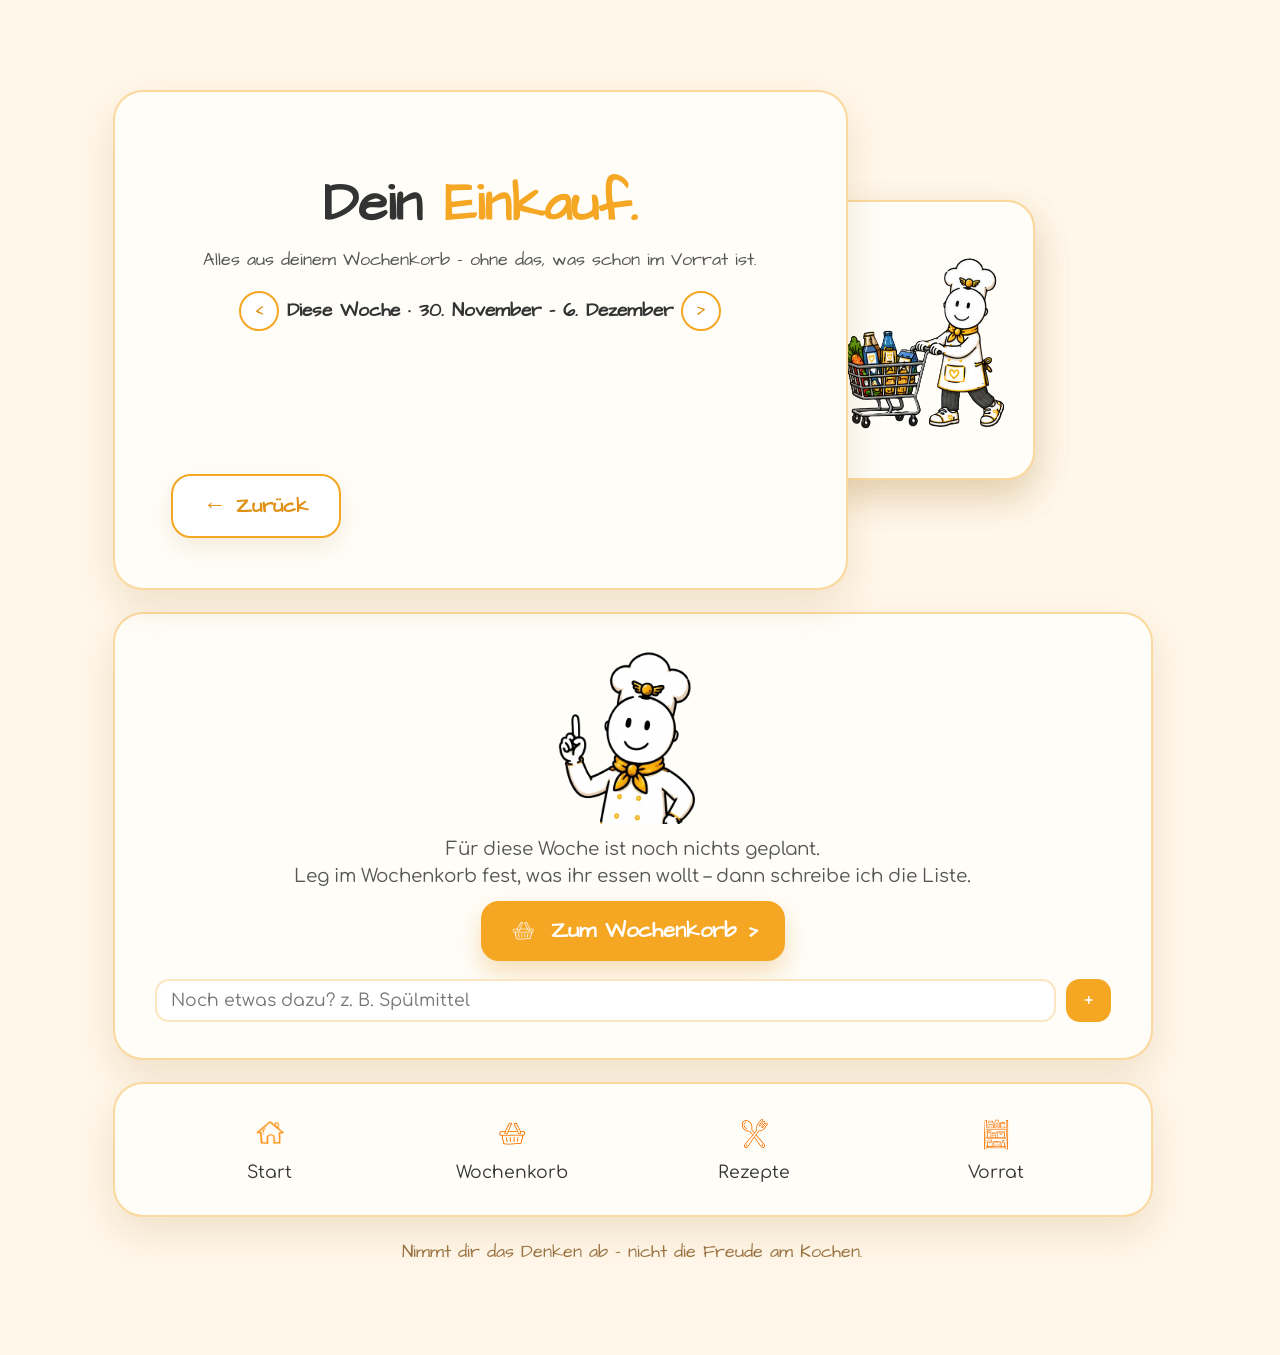
==== einkauf.html @ a5d924cb "Heute: Personenzahl direkt ändern, drei Vorschläge aus dem Vorrat - Personen-Kachel mit − / + (gilt " ====
<!DOCTYPE html>
<html lang="de">
<head>
    <meta charset="UTF-8">
    <meta name="viewport" content="width=device-width, initial-scale=1.0">
    <title>Küchenpilot - Einkauf</title>
    <style>

        @font-face {
            font-family: "Architects Daughter";
            src: url("fonts/ArchitectsDaughter-Regular.ttf") format("truetype");
            font-weight: normal;
            font-style: normal;
            font-display: swap;
        }

        :root {
            --sand: #fff7ea;
            --card: #fffdf8;
            --orange: #f5a623;
            --orange-dark: #df8f12;
            --orange-soft: rgba(245, 166, 35, 0.12);
            --line: rgba(245, 166, 35, 0.28);
            --text: #333333;
            --muted: #555555;
            --shadow: 0 16px 36px rgba(166, 112, 34, 0.16);
            --shadow-small: 0 10px 22px rgba(166, 112, 34, 0.12);
        }

        * { box-sizing: border-box; }

        body {
            margin: 0;
            padding: 24px;
            font-family: "Architects Daughter", sans-serif;
            background: var(--sand);
            min-height: 100vh;
            display: flex;
            justify-content: center;
            align-items: flex-start;
            color: var(--text);
        }

        button, input { font-family: inherit; }

        .plan-page {
            width: min(100%, 980px);
            display: grid;
            grid-template-columns: minmax(0, 1fr);
            gap: 22px;
            padding: clamp(12px, 3vw, 32px) 0;
        }

        .sheet {
            background: var(--card);
            border: 2px solid rgba(245, 166, 35, 0.42);
            border-radius: 30px;
            box-shadow: var(--shadow);
            padding: clamp(22px, 3.5vw, 36px) clamp(18px, 4vw, 40px);
        }

        /* Kopf */
        .head {
            display: grid;
            grid-template-columns: 1fr auto;
            align-items: center;
            gap: 18px;
        }

        .head img.pilot {
            width: clamp(110px, 16vw, 160px);
            height: auto;
        }

        .eyebrow {
            margin: 0;
            color: #9a7240;
            font-size: clamp(1.1rem, 2.2vw, 1.35rem);
        }

        h1 {
            margin: 4px 0 12px;
            font-size: clamp(1.9rem, 5vw, 2.8rem);
            line-height: 1.1;
            font-weight: 600;
        }

        h1 span { color: var(--orange); }

        .lead {
            margin: 0 0 16px;
            color: var(--muted);
            font-size: 1.1rem;
            line-height: 1.4;
        }

        .controls {
            display: flex;
            flex-wrap: wrap;
            align-items: center;
            gap: 12px 22px;
        }

        .week-nav, .persons {
            display: inline-flex;
            align-items: center;
            gap: 8px;
        }

        .round-button {
            width: 40px;
            height: 40px;
            border: 2px solid var(--orange);
            border-radius: 50%;
            background: #ffffff;
            color: var(--orange-dark);
            font-size: 1.35rem;
            line-height: 1;
            cursor: pointer;
            transition: background-color 0.15s ease, color 0.15s ease;
        }

        .round-button:hover, .round-button:focus-visible {
            background: var(--orange);
            color: #ffffff;
            outline: none;
        }

        .round-button.small {
            width: 30px;
            height: 30px;
            font-size: 1.05rem;
            border-width: 1.5px;
        }

        .week-label {
            min-width: 230px;
            text-align: center;
            font-size: 1.2rem;
            font-weight: 600;
        }

        .persons strong {
            min-width: 26px;
            text-align: center;
            font-size: 1.3rem;
        }

        /* Navigation unten (wie auf der Heute-Seite) */
        .nav-row {
            display: grid;
            grid-template-columns: repeat(4, minmax(0, 1fr));
            gap: 12px;
            padding-block: 18px;
        }

        .nav-tile {
            display: flex;
            flex-direction: column;
            align-items: center;
            gap: 6px;
            padding: 12px 6px;
            border-radius: 18px;
            color: var(--text);
            text-decoration: none;
            font-size: 1.08rem;
            transition: background-color 0.15s ease;
        }

        .nav-tile:hover, .nav-tile:focus-visible { background: var(--orange-soft); outline: none; }
        .nav-tile img { width: 40px; height: 40px; object-fit: contain; }
        .nav-tile img.icon-small { transform: scale(2.2); }

        .button-row { display: flex; justify-content: flex-start; }

        .next-button {
            display: inline-flex;
            align-items: center;
            justify-content: center;
            gap: 10px;
            min-width: 170px;
            min-height: 56px;
            padding: 10px 20px;
            border: 2px solid var(--orange);
            border-radius: 20px;
            background: #ffffff;
            color: var(--orange-dark);
            font-size: 1.18rem;
            font-weight: 600;
            cursor: pointer;
            box-shadow: var(--shadow-small);
            transition: transform 0.18s ease, background-color 0.18s ease, color 0.18s ease;
        }

        .next-button:hover, .next-button:focus-visible {
            background: var(--orange);
            color: #ffffff;
            transform: translateY(-2px);
            outline: none;
        }

        .arrow { font-size: 1.45rem; line-height: 1; }

        .slogan {
            margin: 0;
            text-align: center;
            color: #9a7240;
            font-size: 1.12rem;
        }

        .link-button {
            padding: 6px 10px;
            border: 0;
            background: none;
            color: var(--orange-dark);
            font-size: 1.05rem;
            text-decoration: underline;
            text-underline-offset: 4px;
            cursor: pointer;
        }

        .cook-button {
            display: inline-flex;
            align-items: center;
            justify-content: center;
            gap: 12px;
            min-height: 60px;
            padding: 12px 26px;
            border: 0;
            border-radius: 18px;
            background: var(--orange);
            color: #ffffff;
            font-size: 1.35rem;
            font-weight: 600;
            text-decoration: none;
            box-shadow: 0 12px 24px rgba(223, 143, 18, 0.28);
            transition: transform 0.18s ease, background-color 0.18s ease;
        }

        .cook-button:hover, .cook-button:focus-visible {
            background: var(--orange-dark);
            transform: translateY(-2px);
            outline: none;
        }

        .cook-button img {
            width: 32px;
            height: 32px;
            filter: brightness(0) invert(1);
        }

        .message {
            min-height: 1.3em;
            margin: 0;
            color: var(--orange-dark);
            font-size: 1rem;
        }

        /* Einkaufsliste */
        .plan-page { width: min(100%, 820px); }

        .stats {
            display: flex;
            flex-wrap: wrap;
            gap: 10px;
            margin-top: 14px;
        }

        .stat {
            padding: 6px 14px;
            border: 2px solid var(--line);
            border-radius: 14px;
            background: #ffffff;
            font-size: 1.05rem;
        }

        .stat strong { color: var(--orange-dark); }

        .group + .group { margin-top: 22px; }

        .group h2 {
            margin: 0 0 8px;
            padding-bottom: 6px;
            border-bottom: 1px solid var(--line);
            font-size: 1.35rem;
            font-weight: 600;
        }

        .items {
            list-style: none;
            margin: 0;
            padding: 0;
            display: grid;
            gap: 4px;
        }

        .item {
            display: grid;
            grid-template-columns: auto 1fr auto;
            align-items: center;
            gap: 12px;
            padding: 8px 6px;
            border-radius: 14px;
        }

        .item:hover { background: var(--orange-soft); }

        .item input[type="checkbox"] {
            width: 26px;
            height: 26px;
            accent-color: var(--orange);
            cursor: pointer;
        }

        .item label { cursor: pointer; }

        .item-name {
            display: block;
            font-size: 1.15rem;
            line-height: 1.25;
        }

        .item-amount {
            color: var(--orange-dark);
            font-weight: 600;
            white-space: nowrap;
        }

        .item-note {
            display: block;
            color: var(--muted);
            font-size: 0.92rem;
            line-height: 1.3;
        }

        .item.is-done .item-name,
        .item.is-done .item-amount {
            color: #9b9b9b;
            text-decoration: line-through;
        }

        .small-button {
            padding: 4px 10px;
            border: 1.5px solid var(--line);
            border-radius: 999px;
            background: #ffffff;
            color: var(--orange-dark);
            font-size: 0.92rem;
            white-space: nowrap;
            cursor: pointer;
        }

        .small-button:hover, .small-button:focus-visible {
            border-color: var(--orange);
            background: var(--orange-soft);
            outline: none;
        }

        .add-own {
            display: flex;
            gap: 10px;
            margin-top: 18px;
        }

        .add-own input {
            flex: 1;
            min-width: 0;
            padding: 10px 14px;
            border: 2px solid var(--line);
            border-radius: 14px;
            background: #ffffff;
            font-size: 1.08rem;
        }

        .add-own input:focus { border-color: var(--orange); outline: none; }

        .add-own button {
            padding: 0 18px;
            border: 0;
            border-radius: 14px;
            background: var(--orange);
            color: #ffffff;
            font-size: 1.08rem;
            font-weight: 600;
            cursor: pointer;
        }

        details.have > summary {
            cursor: pointer;
            font-size: 1.3rem;
            font-weight: 600;
            list-style-position: outside;
        }

        details.have > summary span {
            color: var(--muted);
            font-size: 1rem;
            font-weight: normal;
        }

        details.have .items { margin-top: 10px; }

        details.have .item { grid-template-columns: 1fr auto; }

        .empty {
            display: grid;
            grid-template-columns: minmax(0, 1fr);
            justify-items: center;
            gap: 12px;
            text-align: center;
        }

        .empty > img { width: 150px; height: auto; }
        .empty p { margin: 0; font-size: 1.15rem; color: var(--muted); }

        .hint {
            margin: 0;
            padding: 12px 16px;
            border-radius: 16px;
            background: var(--orange-soft);
            color: var(--text);
            font-size: 1.02rem;
            line-height: 1.35;
        }

        .hint a { color: var(--orange-dark); }

        .stock-move {
            margin-top: 20px;
            padding: 16px;
            border: 2px dashed rgba(245, 166, 35, 0.45);
            border-radius: 18px;
            background: rgba(245, 166, 35, 0.07);
            display: grid;
            gap: 10px;
            justify-items: center;
            text-align: center;
        }

        .stock-move p {
            margin: 0;
            color: var(--muted);
        }

        .stock-move .cook-button {
            border: 0;
            cursor: pointer;
            font-family: inherit;
        }

        .stock-result {
            margin: 14px 0 0;
            padding: 14px 16px;
            border-radius: 16px;
            background: #ffffff;
            border: 2px solid rgba(245, 166, 35, 0.30);
        }

        .stock-result ul {
            margin: 6px 0 0;
            padding-left: 20px;
            color: var(--muted);
        }

        .stock-result .link-button {
            margin-top: 8px;
        }

        .list-tools {
            display: flex;
            flex-wrap: wrap;
            justify-content: space-between;
            align-items: center;
            gap: 10px;
            margin-top: 18px;
        }

        /* Kopfkachel wie auf den anderen Seiten (Maße aus responsive-master.css) */
        .start-page { position: relative; }

        .welcome-card,
        .pilot-card {
            background: var(--card);
            border: 2px solid rgba(245, 166, 35, 0.42);
            box-shadow: var(--shadow);
        }

        .welcome-card { position: relative; z-index: 3; }

        .pilot-card {
            position: absolute;
            z-index: 2;
            pointer-events: none;
            border-radius: 28px;
            padding: 6px;
            overflow: hidden;
        }

        .pilot-card img { width: 100%; height: auto; display: block; }
        .pilot-mobile { display: none; }

        .welcome-card h1 {
            margin: 0 0 14px;
            text-align: center;
            line-height: 1.08;
            font-weight: 600;
        }

        .welcome-card h1 span { color: var(--orange); }

        .welcome-card .lead {
            margin: 0 auto 18px;
            max-width: 560px;
            text-align: center;
        }

        .welcome-card .controls,
        .welcome-card .stats { justify-content: center; }

        .welcome-card .button-row { margin-top: 22px; }

        @media (max-width: 760px) {
            .pilot-desktop { display: none; }
            .pilot-mobile { display: block; }
        }

        @media (max-width: 760px) {
            body { padding: 16px; }
            .week-label { min-width: 0; flex: 1; font-size: 1.08rem; }
            .week-nav { width: 100%; }
            .item { gap: 10px; }
            .item .small-button { padding: 4px 8px; }
            .nav-row { grid-template-columns: repeat(2, minmax(0, 1fr)); }
            .button-row .next-button { width: 100%; }
            .cook-button { width: 100%; }
        }
    </style>
    <link rel="stylesheet" href="assets/styles/responsive-master.css?v=6">
    <link rel="stylesheet" href="assets/tests/test-ui.css">
</head>
<body class="shop-page-body no-next">

    <main class="start-page plan-page" aria-label="Küchenpilot Einkauf">
        <div class="hero-shell">
            <div class="pilot-card pilot-desktop">
                <img src="assets/figuren/pilot-einkauf.png" alt="Küchenpilot mit Einkaufswagen">
            </div>

            <div class="pilot-card pilot-mobile">
                <img src="assets/figuren/pilot-einkauf.png" alt="Küchenpilot mit Einkaufswagen">
            </div>

            <section class="welcome-card">
                <div class="card-main">
                    <h1>Dein <span>Einkauf.</span></h1>
                    <p class="lead">Alles aus deinem Wochenkorb – ohne das, was schon im Vorrat ist.</p>
                    <div class="controls">
                        <div class="week-nav">
                            <button class="round-button" type="button" id="prevWeek" aria-label="Vorherige Woche">‹</button>
                            <span class="week-label" id="weekLabel"></span>
                            <button class="round-button" type="button" id="nextWeek" aria-label="Nächste Woche">›</button>
                        </div>
                    </div>
                    <div class="stats" id="stats"></div>
                </div>

                <div class="button-row">
                    <button class="next-button" type="button" onclick="location.href='wochenkorb.html'" aria-label="Zurück zum Wochenkorb">
                        <span class="arrow" aria-hidden="true">←</span>
                        <span>Zurück</span>
                    </button>
                </div>
            </section>
        </div>

        <section class="sheet" id="listSheet" aria-label="Einkaufsliste"></section>

        <section class="sheet" id="haveSheet" aria-label="Schon im Vorrat" hidden></section>

        <nav class="sheet nav-row" aria-label="Bereiche">
            <a class="nav-tile" href="index.html"><img class="icon-small" src="assets/icons/haus.png" alt=""><span>Start</span></a>
            <a class="nav-tile" href="wochenkorb.html"><img src="assets/icons/wochenkorb.png" alt=""><span>Wochenkorb</span></a>
            <a class="nav-tile" href="rezepte.html"><img src="assets/icons/kochbesteck.png" alt=""><span>Rezepte</span></a>
            <a class="nav-tile" href="vorrat.html"><img src="assets/icons/regal.png" alt=""><span>Vorrat</span></a>
        </nav>

        <p class="slogan">Nimmt dir das Denken ab – nicht die Freude am Kochen.</p>
    </main>

    <script src="assets/scripts/portionen.js?v=2"></script>
    <script src="data/rezepte.js"></script>
    <script src="assets/scripts/planer.js?v=3"></script>
    <script>
        const P = window.KPPlaner;
        let week = P.currentWeek();

        const listSheet = document.getElementById('listSheet');
        const haveSheet = document.getElementById('haveSheet');
        const OWN_CATEGORY = 'Eigene Einträge';

        function plural(n, one, many) {
            return `${n} ${n === 1 ? one : many}`;
        }

        function noteFor(item) {
            const parts = [];
            if (item.remaining) {
                const s = item.stock;
                parts.push(`Im Vorrat: ${s.amount} ${s.unit} – reicht nicht ganz`);
            }
            if (item.recipes.length) parts.push(`für ${item.recipes.join(', ')}`);
            return parts.join(' · ');
        }

        /* Liste berechnen und in "kaufen" und "schon da" aufteilen */
        function compute() {
            const result = P.buildShoppingList(week);
            const state = P.getShopState(week);
            const buy = [];
            const have = [];

            result.items.forEach(item => {
                const coveredByStock = item.stock && !item.remaining;
                const markedHave = state.habeIch.includes(item.key);
                const forcedBuy = state.dochKaufen.includes(item.key);
                if ((coveredByStock && !forcedBuy) || markedHave) {
                    have.push({ ...item, reason: markedHave ? 'Hast du als vorhanden markiert' : `Im Vorrat: ${item.stock.name}` });
                } else {
                    buy.push(item);
                }
            });

            state.eigene.forEach((text, i) => {
                buy.push({ key: `eigen:${i}:${P.normalize(text)}`, name: text, category: OWN_CATEGORY, amounts: [], recipes: [], own: i });
            });

            const toStore = buy.filter(i => i.own === undefined && state.gekauft.includes(i.key) && !state.eingeraeumt.includes(i.key));
            return { result, state, buy, have, toStore };
        }

        let stockResult = null; /* { changes, snap } nach "In den Vorrat legen" */

        function stockMoveHtml(toStore) {
            const result = stockResult ? `
                <div class="stock-result" role="status">
                    <strong>Im Vorrat eingeräumt:</strong>
                    <ul>${stockResult.changes.map(c => `<li>${P.esc(c.name)} – ${P.esc(c.text)}</li>`).join('')}</ul>
                    <button class="link-button" type="button" id="undoStock">Rückgängig</button>
                </div>` : '';
            if (!toStore.length) return result;
            return `
                <div class="stock-move">
                    <p>Fertig eingekauft? Dann lege ich das Abgehakte in deinen Vorrat.</p>
                    <button class="cook-button" type="button" id="storeBought">
                        <img src="assets/icons/regal.png" alt="" aria-hidden="true">
                        <span>In den Vorrat legen (${toStore.length})</span>
                    </button>
                </div>${result}`;
        }

        function storeBought() {
            const { state, toStore } = compute();
            if (!toStore.length) return;
            const snap = P.snapshot();
            const changes = P.addToStock(toStore.map(i => ({ name: i.name, category: i.category, group: i.group, amounts: i.remaining ? [i.remaining] : i.amounts })));
            toStore.forEach(i => state.eingeraeumt.push(i.key));
            P.saveShopState(week, state);
            stockResult = { changes, snap };
            render();
        }

        function render() {
            P.setWeek(week);
            document.getElementById('weekLabel').textContent = P.weekLabel(week);
            const { result, state, buy, have, toStore } = compute();
            const done = buy.filter(i => state.gekauft.includes(i.key)).length;

            document.getElementById('stats').innerHTML = result.recipesCount ? [
                `<span class="stat"><strong>${buy.length - done}</strong> noch kaufen</span>`,
                `<span class="stat"><strong>${have.length}</strong> schon da</span>`,
                `<span class="stat"><strong>${result.recipesCount}</strong> ${result.recipesCount === 1 ? 'Gericht' : 'Gerichte'}</span>`
            ].join('') : '';

            if (!result.recipesCount && !state.eigene.length) {
                listSheet.innerHTML = `
                    <div class="empty">
                        <img src="assets/figuren/pilot-hinweis-halb.png" alt="">
                        <p>Für diese Woche ist noch nichts geplant.<br>Leg im Wochenkorb fest, was ihr essen wollt – dann schreibe ich die Liste.</p>
                        <a class="cook-button" href="wochenkorb.html">
                            <img src="assets/icons/wochenkorb.png" alt="" aria-hidden="true">
                            <span>Zum Wochenkorb</span>
                            <span class="arrow" aria-hidden="true">›</span>
                        </a>
                    </div>
                    ${ownForm()}`;
                haveSheet.hidden = true;
                return;
            }

            const groups = [...P.CATEGORY_ORDER, OWN_CATEGORY]
                .map(cat => ({ cat, items: buy.filter(i => i.category === cat) }))
                .filter(g => g.items.length);

            const stockHint = result.stockKnown ? '' : `
                <p class="hint">Tipp: Du hast noch keinen Vorrat gespeichert. <a href="vorrat.html">Trag ihn hier ein</a>, dann lasse ich weg, was du schon hast.</p>`;

            listSheet.innerHTML = `
                ${stockHint}
                ${groups.length ? groups.map(g => `
                    <div class="group">
                        <h2>${P.esc(g.cat)}</h2>
                        <ul class="items">
                            ${g.items.map(item => {
                                const isDone = state.gekauft.includes(item.key);
                                const id = `i-${P.esc(item.key).replace(/[^a-z0-9-]/gi, '_')}`;
                                const amount = P.formatAmounts(item);
                                const note = noteFor(item);
                                const action = item.own !== undefined
                                    ? `<button class="small-button" type="button" data-remove-own="${item.own}" aria-label="${P.esc(item.name)} löschen">löschen</button>`
                                    : `<button class="small-button" type="button" data-have="${P.esc(item.key)}" aria-label="${P.esc(item.name)} habe ich schon">hab ich</button>`;
                                return `
                                    <li class="item${isDone ? ' is-done' : ''}">
                                        <input type="checkbox" id="${id}" data-bought="${P.esc(item.key)}" ${isDone ? 'checked' : ''}>
                                        <label for="${id}">
                                            <span class="item-name">${P.esc(item.name)}${amount ? ` · <span class="item-amount">${P.esc(amount)}</span>` : ''}</span>
                                            ${note ? `<span class="item-note">${P.esc(note)}</span>` : ''}
                                        </label>
                                        ${action}
                                    </li>`;
                            }).join('')}
                        </ul>
                    </div>`).join('') : '<p class="lead">Alles da! Für diese Woche musst du nichts einkaufen. 🎉</p>'}
                ${ownForm()}
                ${stockMoveHtml(toStore)}
                <div class="list-tools">
                    <button class="link-button" type="button" id="copyList">Liste kopieren</button>
                    <button class="link-button" type="button" id="resetChecks">Haken zurücksetzen</button>
                </div>
                <p class="message" id="message" role="status"></p>`;

            if (have.length) {
                haveSheet.hidden = false;
                haveSheet.innerHTML = `
                    <details class="have">
                        <summary>Schon da <span>(${plural(have.length, 'Zutat', 'Zutaten')} aus deinem Vorrat)</span></summary>
                        <ul class="items">
                            ${have.map(item => {
                                const amount = P.formatAmounts({ ...item, remaining: null });
                                return `
                                <li class="item">
                                    <span>
                                        <span class="item-name">${P.esc(item.name)}${amount ? ` · <span class="item-amount">${P.esc(amount)}</span>` : ''}</span>
                                        <span class="item-note">${P.esc(item.reason)}</span>
                                    </span>
                                    <button class="small-button" type="button" data-buy="${P.esc(item.key)}" aria-label="${P.esc(item.name)} doch kaufen">doch kaufen</button>
                                </li>`;
                            }).join('')}
                        </ul>
                    </details>`;
            } else {
                haveSheet.hidden = true;
            }
        }

        function ownForm() {
            return `
                <form class="add-own" id="ownForm">
                    <input type="text" id="ownInput" placeholder="Noch etwas dazu? z. B. Spülmittel" autocomplete="off" aria-label="Eigenen Eintrag hinzufügen">
                    <button type="submit">+</button>
                </form>`;
        }

        function updateState(fn) {
            const state = P.getShopState(week);
            fn(state);
            P.saveShopState(week, state);
            render();
        }

        function toggleIn(list, key) {
            const i = list.indexOf(key);
            if (i >= 0) list.splice(i, 1); else list.push(key);
        }

        document.addEventListener('change', event => {
            const box = event.target.closest('[data-bought]');
            if (box) updateState(s => toggleIn(s.gekauft, box.dataset.bought));
        });

        document.addEventListener('click', event => {
            const have = event.target.closest('[data-have]');
            const buy = event.target.closest('[data-buy]');
            const removeOwn = event.target.closest('[data-remove-own]');
            if (have) {
                updateState(s => {
                    if (!s.habeIch.includes(have.dataset.have)) s.habeIch.push(have.dataset.have);
                    s.dochKaufen = s.dochKaufen.filter(k => k !== have.dataset.have);
                });
            } else if (buy) {
                updateState(s => {
                    s.habeIch = s.habeIch.filter(k => k !== buy.dataset.buy);
                    if (!s.dochKaufen.includes(buy.dataset.buy)) s.dochKaufen.push(buy.dataset.buy);
                });
            } else if (removeOwn) {
                updateState(s => { s.eigene.splice(Number(removeOwn.dataset.removeOwn), 1); s.gekauft = s.gekauft.filter(k => !k.startsWith('eigen:')); });
            } else if (event.target.closest('#storeBought')) {
                storeBought();
            } else if (event.target.id === 'undoStock' && stockResult) {
                P.restore(stockResult.snap);
                stockResult = null;
                render();
            } else if (event.target.id === 'resetChecks') {
                updateState(s => { s.gekauft = []; });
            } else if (event.target.id === 'copyList') {
                copyList();
            }
        });

        document.addEventListener('submit', event => {
            if (event.target.id !== 'ownForm') return;
            event.preventDefault();
            const text = document.getElementById('ownInput').value.trim();
            if (!text) return;
            updateState(s => s.eigene.push(text));
            const input = document.getElementById('ownInput');
            if (input) input.focus();
        });

        async function copyList() {
            const { state, buy } = compute();
            const open = buy.filter(i => !state.gekauft.includes(i.key));
            const lines = [`Einkaufsliste – ${P.weekLabel(week)}`];
            [...P.CATEGORY_ORDER, OWN_CATEGORY].forEach(cat => {
                const items = open.filter(i => i.category === cat);
                if (!items.length) return;
                lines.push('', `${cat}:`);
                items.forEach(i => {
                    const amount = P.formatAmounts(i);
                    lines.push(`- ${i.name}${amount ? ` (${amount})` : ''}`);
                });
            });
            const text = lines.join('\n');
            const msg = document.getElementById('message');
            try {
                if (navigator.share && matchMedia('(max-width: 760px)').matches) {
                    await navigator.share({ title: 'Einkaufsliste', text });
                    return;
                }
                await navigator.clipboard.writeText(text);
                if (msg) msg.textContent = 'Liste kopiert – du kannst sie z. B. in eine Nachricht einfügen.';
            } catch (e) {
                if (msg) msg.textContent = 'Kopieren hat nicht geklappt. Du kannst die Liste aber hier abhaken.';
            }
        }

        document.getElementById('prevWeek').addEventListener('click', () => { week = P.shiftWeek(week, -1); stockResult = null; render(); });
        document.getElementById('nextWeek').addEventListener('click', () => { week = P.shiftWeek(week, 1); stockResult = null; render(); });

        render();
    </script>

    <script src="assets/tests/test-runner.js"></script>
    <script>
        if (window.KPTest && window.KPTest.enabled) {
            KPTest.add('Zutaten werden zusammengezählt', () => {
                const r = KPPlaner.RECIPES.find(x => (x.zutaten || []).some(z => z.einheit === 'g'));
                const monday = KPPlaner.currentWeek();
                const days = KPPlaner.weekDays(monday);
                const plan = { [days[0].key]: [{ id: r.id, menge: KPPlaner.defaultMenge(r) }], [days[1].key]: [{ id: r.id, menge: KPPlaner.defaultMenge(r) }] };
                const one = KPPlaner.buildShoppingList(monday, { plan: { [days[0].key]: plan[days[0].key] }, stock: null });
                const two = KPPlaner.buildShoppingList(monday, { plan, stock: null });
                const a = one.items.find(i => i.amounts.some(x => x.unit === 'g'));
                const b = two.items.find(i => i.key === a.key);
                const ok = Math.abs(b.amounts[0].amount - 2 * a.amounts[0].amount) < 0.01;
                return { ok, message: `${a.name}: ${a.amounts[0].amount} → ${b.amounts[0].amount}` };
            });
            KPTest.add('Vorrat wird abgezogen', () => {
                const r = KPPlaner.RECIPES.find(x => (x.zutaten || []).some(z => /Salz/.test(z.name)));
                const monday = KPPlaner.currentWeek();
                const day = KPPlaner.weekDays(monday)[0].key;
                const plan = { [day]: [{ id: r.id, menge: 2 }] };
                const list = KPPlaner.buildShoppingList(monday, { plan, stock: [{ name: 'Salz', canonical: 'Salz', amount: null, unit: '' }] });
                const salz = list.items.find(i => i.name === 'Salz');
                return { ok: !!salz && !!salz.stock, message: salz ? 'Salz als vorhanden erkannt' : 'Salz fehlt' };
            });
        }
    </script>
</body>
</html>
---- assets/styles/responsive-master.css ----
/* Gemeinsamer Responsive-Master fuer alle Kuechenpilot-Seiten. */
:root {
    --kp-page-max: 1040px;
    --kp-hero-max: 922px;
    --kp-card-max: 790px;
    --kp-pilot-width: clamp(190px, 17vw, 215px);
    --kp-pilot-overlap: clamp(58px, 7vw, 82px);
    --kp-card-radius: 30px;
    --kp-card-pad-y: clamp(42px, 4vw, 50px);
    --kp-card-pad-x: clamp(46px, 4.5vw, 56px);
}

html {
    scrollbar-gutter: stable;
}

body {
    padding: clamp(20px, 2.5vw, 32px);
}

.start-page {
    width: min(100%, var(--kp-page-max));
    padding: clamp(32px, 5vw, 58px) 0;
}

.hero-shell {
    position: relative;
    width: min(100%, var(--kp-hero-max));
}

.welcome-card,
.person-cards {
    width: min(calc(100% - var(--kp-pilot-width) + var(--kp-pilot-overlap)), var(--kp-card-max));
}

.welcome-card,
.person-sheet {
    border-radius: var(--kp-card-radius);
    padding: var(--kp-card-pad-y) var(--kp-card-pad-x);
}

.hero-shell > .pilot-card {
    right: 0;
    top: 50%;
    width: var(--kp-pilot-width);
    max-width: none;
    transform: translateY(-50%);
}

h1 {
    font-size: clamp(2.1rem, 4.2vw, 3.5rem);
}

p {
    font-size: clamp(1.22rem, 2vw, 1.55rem);
}

.next-button {
    min-height: clamp(60px, 5vw, 64px);
    font-size: clamp(1.22rem, 1.6vw, 1.35rem);
}

.person-cards {
    margin-top: 28px;
}

/* Zusatzkarten duerfen den bereits sichtbaren Kopfbereich nicht verschieben. */
@media (min-width: 761px) {
    body.persons-page {
        align-items: flex-start;
    }

    body.persons-page .start-page {
        margin-top: max(0px, calc((100vh - 530px) / 2));
    }
}

/* Tablet und kleine Browserfenster: kompakter, Pilot bleibt im Viewport. */
@media (min-width: 761px) and (max-width: 1050px) {
    :root {
        --kp-pilot-width: clamp(178px, 23vw, 205px);
        --kp-pilot-overlap: clamp(62px, 9vw, 76px);
        --kp-card-pad-y: clamp(34px, 4.5vw, 44px);
        --kp-card-pad-x: clamp(34px, 5vw, 48px);
    }

    .start-page {
        padding-block: clamp(24px, 4vw, 42px);
    }

    .button-row.double .next-button {
        min-width: 170px;
    }
}

/* Mobile: der Pilot steht wie bisher oberhalb der Karte. */
@media (max-width: 760px) {
    body {
        padding: 18px;
        align-items: flex-start;
    }

    .start-page {
        width: 100%;
        padding: 0;
        margin-top: 14px;
    }

    .hero-shell {
        width: 100%;
        padding-top: 138px;
    }

    .welcome-card,
    .person-cards {
        width: 100%;
    }

    .welcome-card {
        padding: 40px 24px 26px;
        border-radius: 26px;
    }

    .hero-shell > .pilot-card {
        left: 50%;
        right: auto;
        top: 28px;
        width: 225px;
        max-width: 68vw;
        transform: translateX(-50%);
    }

    .person-cards {
        margin-top: 24px;
    }

    .person-sheet {
        padding: 32px 24px;
        border-radius: 26px;
    }

    .next-button {
        font-size: 1.28rem;
    }
}

@media (max-width: 420px) {
    .hero-shell {
        padding-top: 128px;
    }

    .hero-shell > .pilot-card {
        top: 30px;
        width: 188px;
    }

    .welcome-card {
        padding: 40px 20px 24px;
    }

    .person-sheet {
        padding: 28px 20px;
    }
}

/* =====================================================================
   Einheitliche Kopfkachel für alle Seiten mit .hero-shell
   (Startseite, Personen, Grundvorrat, Vorrat, Rezepte, …).
   Gleiche Höhe, Überschrift an gleicher Stelle, Knöpfe unten,
   gleich große Figur-Kachel, die nur leicht von der Karte überdeckt wird.
   ===================================================================== */
:root {
    --kp-hero-height: 500px;
    --kp-pilot-width: 215px;
    --kp-pilot-height: 280px;
    --kp-pilot-overlap: 28px;
    --kp-mobile-pilot-width: 176px;
    --kp-mobile-pilot-height: 196px;
    --kp-mobile-pilot-overlap: 26px;
}

html body .hero-shell > .pilot-card {
    width: var(--kp-pilot-width);
    height: var(--kp-pilot-height);
    padding: 12px 10px;
    border-radius: 28px;
    display: flex;
    align-items: center;
    justify-content: center;
}

html body .hero-shell > .pilot-card img {
    width: 100%;
    height: 100%;
    object-fit: contain;
}

@media (min-width: 761px) {
    html body .hero-shell > .welcome-card {
        width: min(calc(100% - var(--kp-pilot-width) + var(--kp-pilot-overlap)), var(--kp-card-max));
        height: var(--kp-hero-height);
        min-height: 0;
        display: flex;
        flex-direction: column;
        justify-content: flex-start;
    }

    html body .hero-shell > .welcome-card > .card-main {
        flex: 1;
        display: flex;
        flex-direction: column;
        justify-content: flex-start;
        padding-top: 34px;
    }

    html body .hero-shell > .welcome-card > .button-row {
        margin-top: auto;
    }
}

/* Tablet: etwas kleinere Figur, gleiche Logik. */
@media (min-width: 761px) and (max-width: 1050px) {
    :root {
        --kp-pilot-width: 190px;
        --kp-pilot-height: 250px;
        --kp-pilot-overlap: 24px;
    }
}

/* Handy: Figur steht über der Karte und ist fast ganz zu sehen. */
@media (max-width: 760px) {
    html body .hero-shell {
        padding-top: calc(var(--kp-mobile-pilot-height) - var(--kp-mobile-pilot-overlap));
    }

    html body .hero-shell > .pilot-card {
        top: 0;
        left: 50%;
        right: auto;
        width: var(--kp-mobile-pilot-width);
        max-width: 60vw;
        height: var(--kp-mobile-pilot-height);
        transform: translateX(-50%);
        padding: 10px;
    }

    html body .hero-shell > .welcome-card {
        height: auto;
    }

    /* Nichts darf breiter als der Bildschirm werden. */
    html body .hero-shell,
    html body .hero-shell > .welcome-card {
        min-width: 0;
        max-width: 100%;
    }
}

/* Untere Kacheln so breit wie Karte + Figur (wie das Menü der Startseite). */
html body .person-cards {
    width: min(100%, var(--kp-hero-max));
}

/* =====================================================================
   Schriften: Handschrift für Überschriften und Knöpfe,
   gut lesbare runde Schrift (Comfortaa, liegt im Repo) für alle Texte.
   ===================================================================== */
@font-face {
    font-family: "Comfortaa";
    src: url("../../fonts/Comfortaa-Variable.woff2") format("woff2");
    font-weight: 300 700;
    font-style: normal;
    font-display: swap;
}

html body {
    font-family: "Comfortaa", "Segoe UI", system-ui, -apple-system, sans-serif;
    line-height: 1.45;
}

html body :is(h1, h2, h3, .next-button, .cook-button, .eyebrow, .slogan, .menu-tile strong, .day-label, .week-label) {
    font-family: "Architects Daughter", "Comfortaa", sans-serif;
}

/* Große Kopfkacheln (mit Figur) bleiben komplett in Handschrift. */
html body .welcome-card,
html body .welcome-card :is(p, span, label, button, input, select, a, strong, small) {
    font-family: "Architects Daughter", "Comfortaa", sans-serif;
}

html body .welcome-card {
    line-height: normal;
}
---- assets/tests/test-ui.css ----
#kp-test-panel{position:fixed;right:16px;bottom:16px;z-index:999999;width:min(380px,calc(100vw - 32px));max-height:70vh;overflow:auto;padding:14px;border:2px solid #f5a623;border-radius:18px;background:#fffdf8;color:#333;box-shadow:0 16px 36px rgba(166,112,34,.2);font-family:Arial,sans-serif;font-size:14px;line-height:1.35}.kp-test-head{display:flex;align-items:center;justify-content:space-between;gap:12px;margin-bottom:10px;font-size:16px}#kp-test-close,#kp-test-rerun{border:1px solid #f5a623;background:#fff;color:#8b5a00;cursor:pointer}#kp-test-close{width:30px;height:30px;border-radius:10px;font-size:20px}#kp-test-rerun{width:100%;margin-top:12px;padding:9px 12px;border-radius:10px;font-weight:700}#kp-test-summary{margin-bottom:10px;color:#555}.kp-test-row{display:grid;grid-template-columns:24px 1fr;gap:8px;padding:8px 0;border-top:1px solid rgba(0,0,0,.08)}.kp-test-icon{display:inline-flex;align-items:center;justify-content:center;width:22px;height:22px;border-radius:50%;font-weight:700}.is-ok .kp-test-icon{background:#eaf7ed;color:#217a35}.is-fail .kp-test-icon{background:#fdecec;color:#b42318}.kp-test-name{font-weight:700}.kp-test-message{margin-top:2px;color:#666;font-size:12px}@media(max-width:760px){#kp-test-panel{left:12px;right:12px;bottom:12px;width:auto;max-height:55vh}}
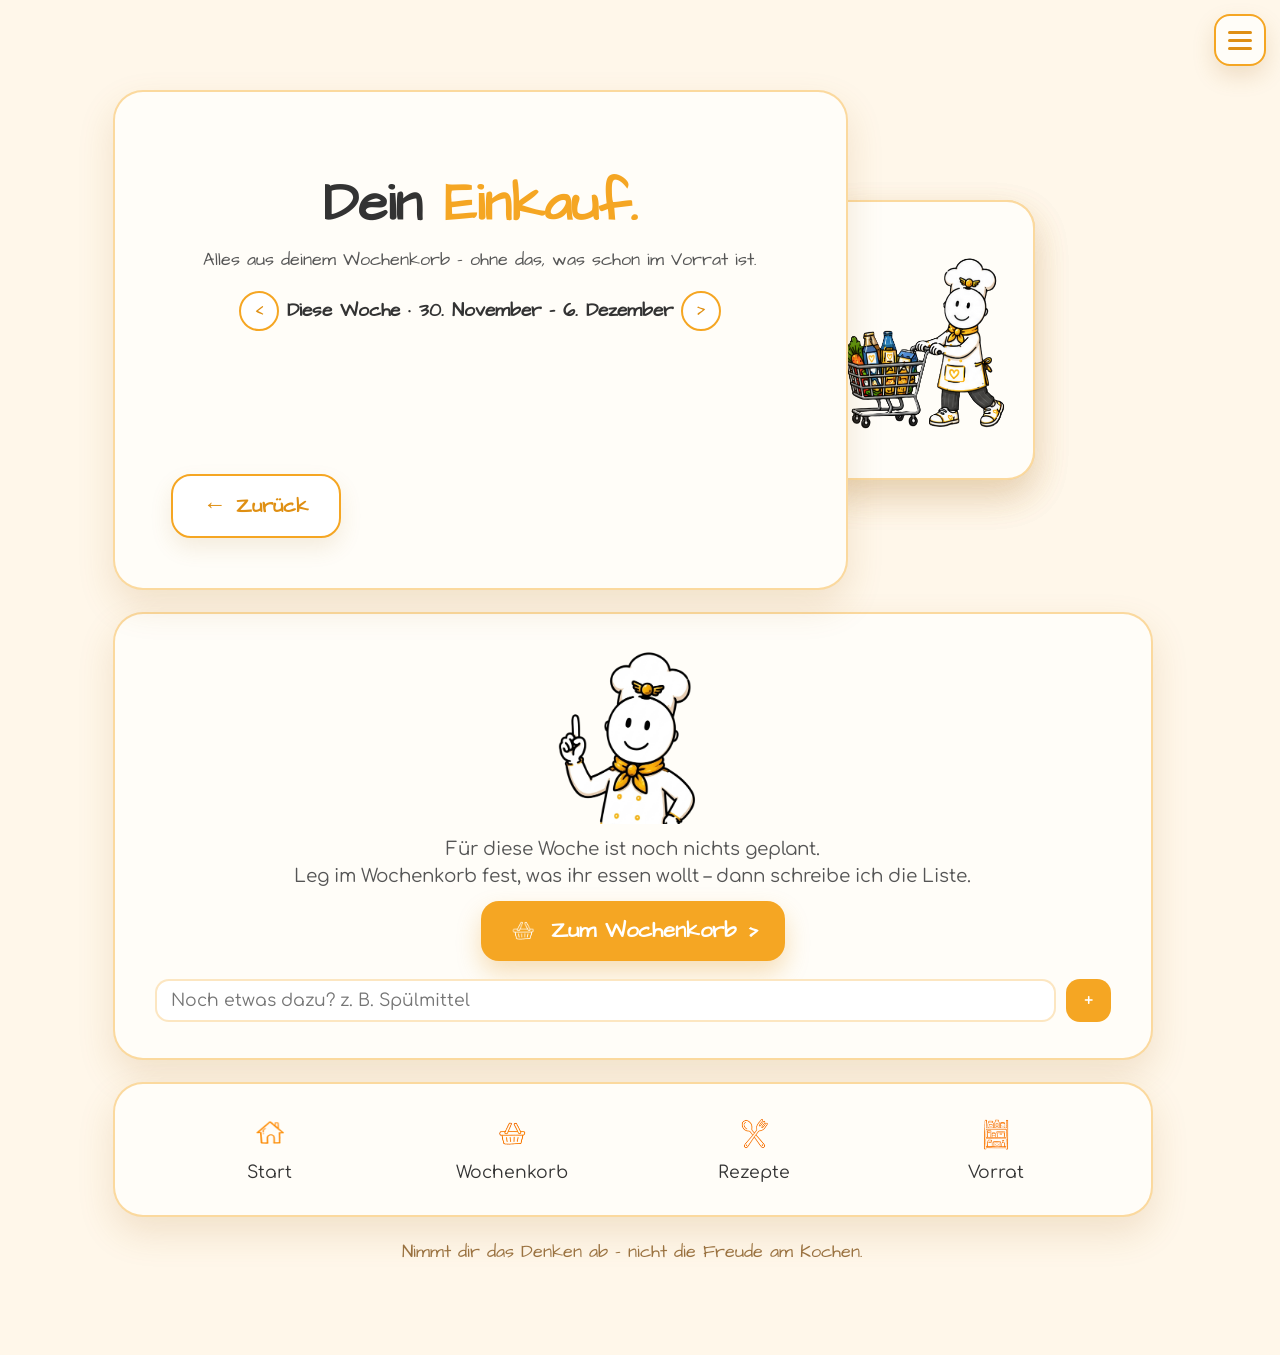
==== commit 6411321b: "Hamburger-Menü auf allen Seiten - Neues Menü oben rechts auf jeder Seite mit allen Bereichen - Die a" ====
--- a/einkauf.html
+++ b/einkauf.html
@@ -425,6 +425,48 @@
 
         .hint a { color: var(--orange-dark); }
 
+        .remind-sheet h2 {
+            margin: 0 0 10px;
+            color: var(--orange-dark);
+        }
+
+        .remind-list {
+            list-style: none;
+            margin: 0;
+            padding: 0;
+            display: grid;
+            gap: 10px;
+        }
+
+        .remind-item {
+            display: flex;
+            flex-wrap: wrap;
+            align-items: center;
+            justify-content: space-between;
+            gap: 10px;
+            padding: 12px 14px;
+            border: 2px solid rgba(245, 166, 35, 0.35);
+            border-radius: 16px;
+            background: rgba(245, 166, 35, 0.07);
+        }
+
+        .remind-item > span:first-child {
+            display: grid;
+            gap: 2px;
+            flex: 1 1 220px;
+        }
+
+        .remind-actions {
+            display: flex;
+            gap: 8px;
+        }
+
+        .small-button.strong {
+            background: var(--orange);
+            border-color: var(--orange);
+            color: #ffffff;
+        }
+
         .stock-move {
             margin-top: 20px;
             padding: 16px;
@@ -573,6 +615,7 @@
             </section>
         </div>
 
+        <section class="sheet remind-sheet" id="remindSheet" aria-label="Erinnerungen" hidden></section>
         <section class="sheet" id="listSheet" aria-label="Einkaufsliste"></section>
 
         <section class="sheet" id="haveSheet" aria-label="Schon im Vorrat" hidden></section>
@@ -589,7 +632,8 @@
 
     <script src="assets/scripts/portionen.js?v=2"></script>
     <script src="data/rezepte.js"></script>
-    <script src="assets/scripts/planer.js?v=3"></script>
+    <script src="assets/scripts/eigene-rezepte.js?v=1"></script>
+    <script src="assets/scripts/planer.js?v=4"></script>
     <script>
         const P = window.KPPlaner;
         let week = P.currentWeek();
@@ -669,10 +713,35 @@
             render();
         }
 
+        /* Erinnerungen an regelmäßige Einkäufe (z. B. alle 3 Wochen Kaffee) */
+        function renderReminders(buy) {
+            const sheet = document.getElementById('remindSheet');
+            const onList = new Set(buy.map(i => P.normalize(i.name)));
+            const due = P.dueReminders().filter(r => !onList.has(r.key));
+            if (!due.length) { sheet.hidden = true; sheet.innerHTML = ''; return; }
+            sheet.hidden = false;
+            sheet.innerHTML = `
+                <h2>Zeit für Nachschub?</h2>
+                <ul class="remind-list">
+                    ${due.map(r => `
+                        <li class="remind-item">
+                            <span>
+                                <strong>${P.esc(r.name)}</strong>
+                                <span class="item-note">kaufst du etwa ${P.esc(r.label)}, zuletzt am ${P.esc(r.lastLabel)}. Noch genug da?</span>
+                            </span>
+                            <span class="remind-actions">
+                                <button class="small-button strong" type="button" data-remind-add="${P.esc(r.key)}" data-name="${P.esc(r.name)}">Auf die Liste</button>
+                                <button class="small-button" type="button" data-remind-skip="${P.esc(r.key)}">Hab noch</button>
+                            </span>
+                        </li>`).join('')}
+                </ul>`;
+        }
+
         function render() {
             P.setWeek(week);
             document.getElementById('weekLabel').textContent = P.weekLabel(week);
             const { result, state, buy, have, toStore } = compute();
+            renderReminders(buy);
             const done = buy.filter(i => state.gekauft.includes(i.key)).length;
 
             document.getElementById('stats').innerHTML = result.recipesCount ? [
@@ -784,7 +853,12 @@
 
         document.addEventListener('change', event => {
             const box = event.target.closest('[data-bought]');
-            if (box) updateState(s => toggleIn(s.gekauft, box.dataset.bought));
+            if (box) {
+                /* Kauf mit Datum merken, damit ich regelmäßige Einkäufe erkenne */
+                const item = compute().buy.find(i => i.key === box.dataset.bought);
+                if (item) P.recordPurchase(item.name, box.checked);
+                updateState(s => toggleIn(s.gekauft, box.dataset.bought));
+            }
         });
 
         document.addEventListener('click', event => {
@@ -803,6 +877,12 @@
                 });
             } else if (removeOwn) {
                 updateState(s => { s.eigene.splice(Number(removeOwn.dataset.removeOwn), 1); s.gekauft = s.gekauft.filter(k => !k.startsWith('eigen:')); });
+            } else if (event.target.closest('[data-remind-add]')) {
+                const b = event.target.closest('[data-remind-add]');
+                updateState(s => { if (!s.eigene.includes(b.dataset.name)) s.eigene.push(b.dataset.name); });
+            } else if (event.target.closest('[data-remind-skip]')) {
+                P.snoozeReminder(event.target.closest('[data-remind-skip]').dataset.remindSkip);
+                render();
             } else if (event.target.closest('#storeBought')) {
                 storeBought();
             } else if (event.target.id === 'undoStock' && stockResult) {
@@ -885,5 +965,6 @@
             });
         }
     </script>
+    <script src="assets/scripts/menue.js?v=1"></script>
 </body>
 </html>
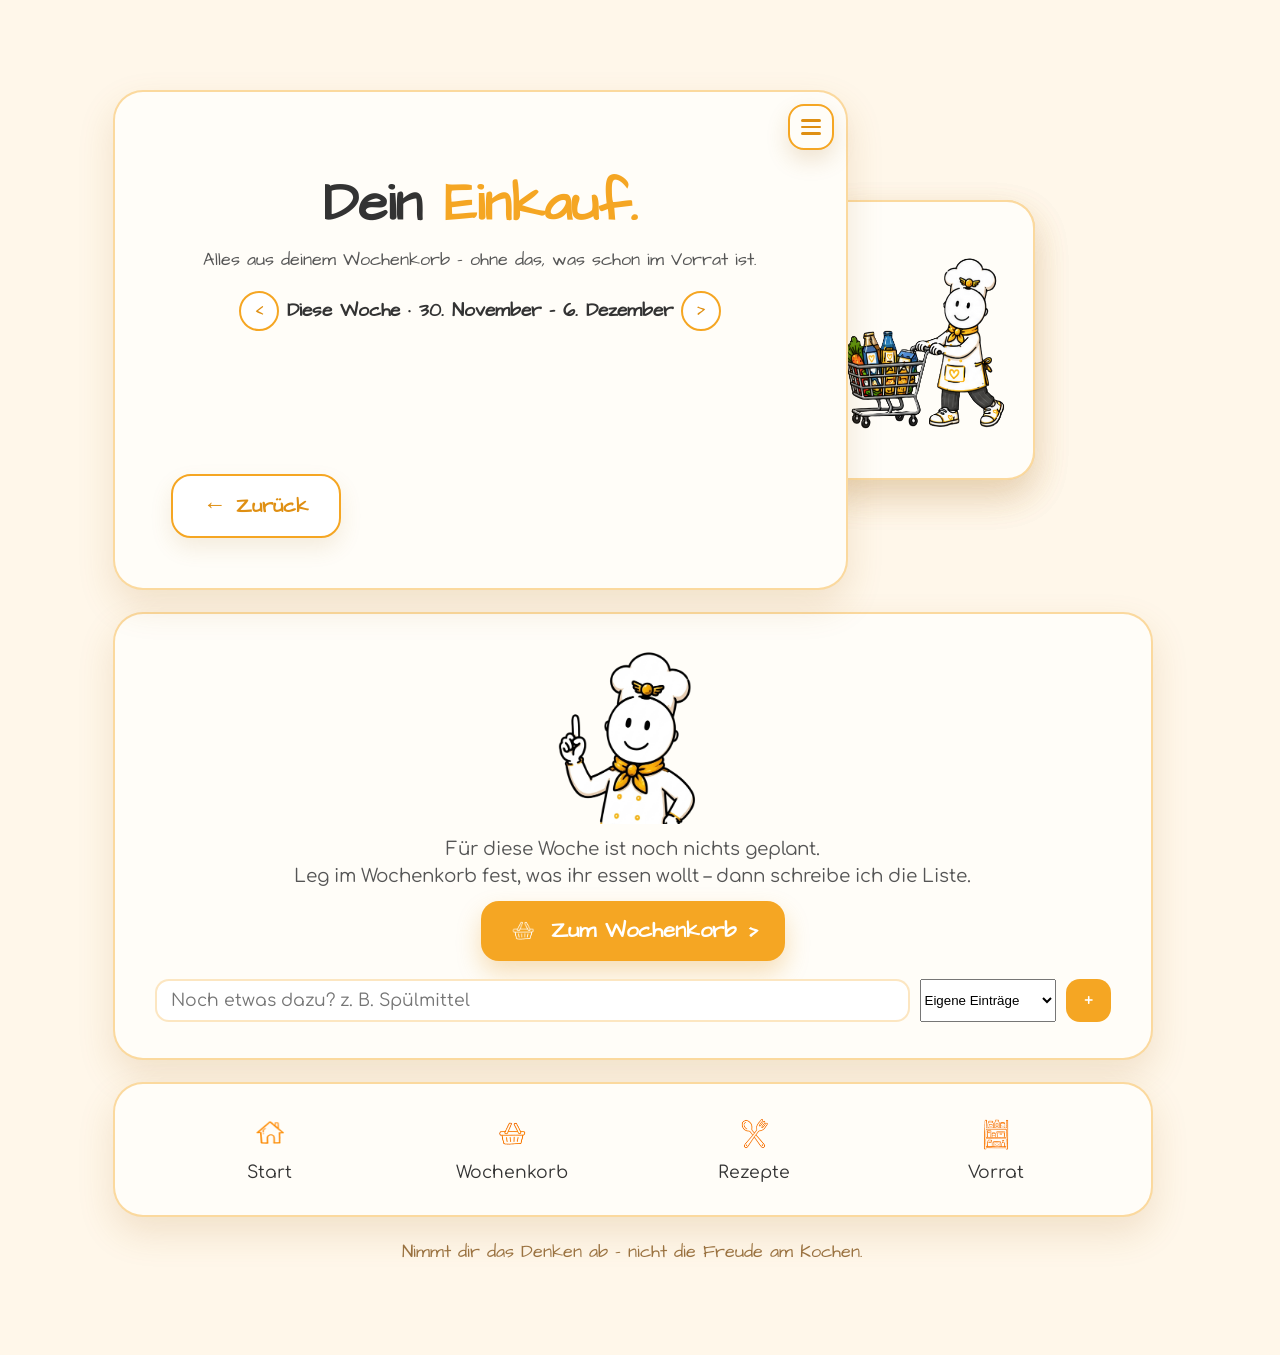
==== commit 074537bd: "Einkauf: Abteilung für eigene Einträge wählbar - Beim Hinzufügen eines eigenen Eintrags kann die Abt" ====
--- a/einkauf.html
+++ b/einkauf.html
@@ -642,6 +642,10 @@
         const haveSheet = document.getElementById('haveSheet');
         const OWN_CATEGORY = 'Eigene Einträge';
 
+        /* Eigene Einträge sind entweder Text (alt) oder { text, kat } (mit gewählter Abteilung). */
+        function eigenText(e) { return typeof e === 'string' ? e : e.text; }
+        function eigenKategorie(e) { return (typeof e === 'object' && e.kat) || OWN_CATEGORY; }
+
         function plural(n, one, many) {
             return `${n} ${n === 1 ? one : many}`;
         }
@@ -674,8 +678,9 @@
                 }
             });
 
-            state.eigene.forEach((text, i) => {
-                buy.push({ key: `eigen:${i}:${P.normalize(text)}`, name: text, category: OWN_CATEGORY, amounts: [], recipes: [], own: i });
+            state.eigene.forEach((eintrag, i) => {
+                const text = eigenText(eintrag);
+                buy.push({ key: `eigen:${i}:${P.normalize(text)}`, name: text, category: eigenKategorie(eintrag), amounts: [], recipes: [], own: i });
             });
 
             const toStore = buy.filter(i => i.own === undefined && state.gekauft.includes(i.key) && !state.eingeraeumt.includes(i.key));
@@ -835,6 +840,10 @@
             return `
                 <form class="add-own" id="ownForm">
                     <input type="text" id="ownInput" placeholder="Noch etwas dazu? z. B. Spülmittel" autocomplete="off" aria-label="Eigenen Eintrag hinzufügen">
+                    <select id="ownCategory" aria-label="Abteilung wählen">
+                        <option value="${OWN_CATEGORY}">Eigene Einträge</option>
+                        ${P.CATEGORY_ORDER.map(c => `<option value="${c}">${c}</option>`).join('')}
+                    </select>
                     <button type="submit">+</button>
                 </form>`;
         }
@@ -879,7 +888,7 @@
                 updateState(s => { s.eigene.splice(Number(removeOwn.dataset.removeOwn), 1); s.gekauft = s.gekauft.filter(k => !k.startsWith('eigen:')); });
             } else if (event.target.closest('[data-remind-add]')) {
                 const b = event.target.closest('[data-remind-add]');
-                updateState(s => { if (!s.eigene.includes(b.dataset.name)) s.eigene.push(b.dataset.name); });
+                updateState(s => { if (!s.eigene.some(e => eigenText(e) === b.dataset.name)) s.eigene.push(b.dataset.name); });
             } else if (event.target.closest('[data-remind-skip]')) {
                 P.snoozeReminder(event.target.closest('[data-remind-skip]').dataset.remindSkip);
                 render();
@@ -901,7 +910,8 @@
             event.preventDefault();
             const text = document.getElementById('ownInput').value.trim();
             if (!text) return;
-            updateState(s => s.eigene.push(text));
+            const kat = document.getElementById('ownCategory')?.value || OWN_CATEGORY;
+            updateState(s => s.eigene.push(kat === OWN_CATEGORY ? text : { text, kat }));
             const input = document.getElementById('ownInput');
             if (input) input.focus();
         });
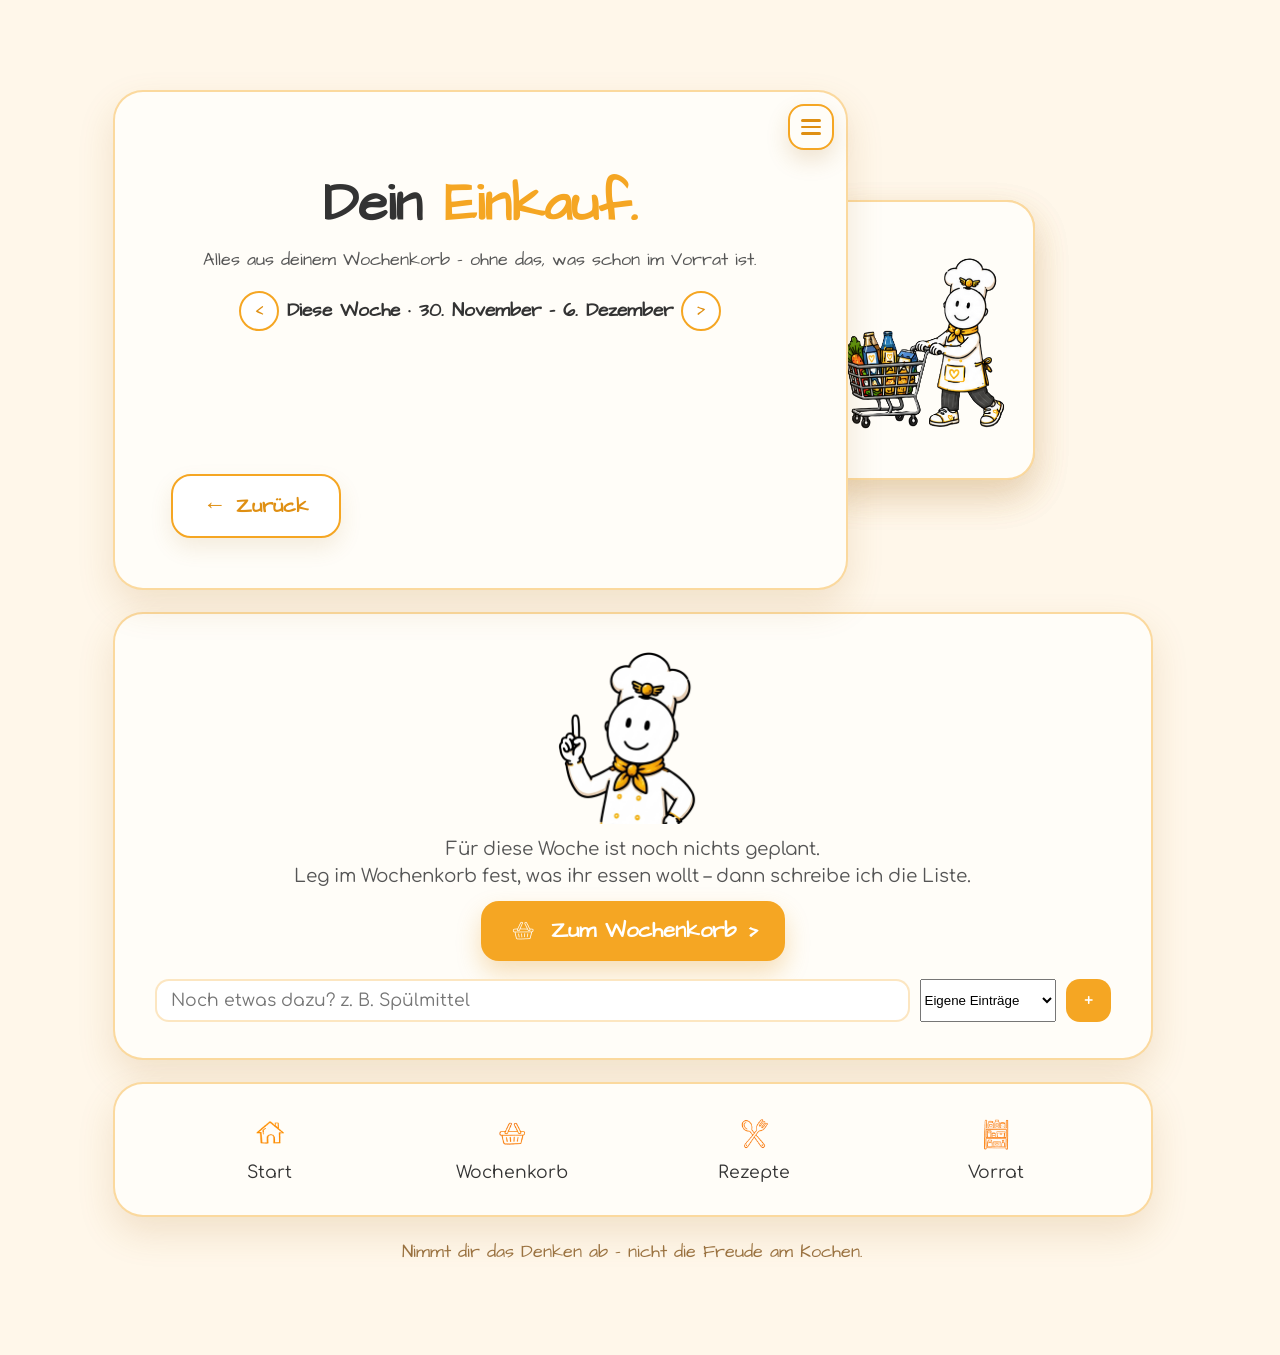
==== commit f50b0c7b: "Ladezeit: Bilder verkleinert, Planer-Version erhöht - Symbole und Figuren waren bis 2 MB groß, angez" ====
--- a/einkauf.html
+++ b/einkauf.html
@@ -633,7 +633,7 @@
     <script src="assets/scripts/portionen.js?v=2"></script>
     <script src="data/rezepte.js"></script>
     <script src="assets/scripts/eigene-rezepte.js?v=1"></script>
-    <script src="assets/scripts/planer.js?v=4"></script>
+    <script src="assets/scripts/planer.js?v=5"></script>
     <script>
         const P = window.KPPlaner;
         let week = P.currentWeek();
